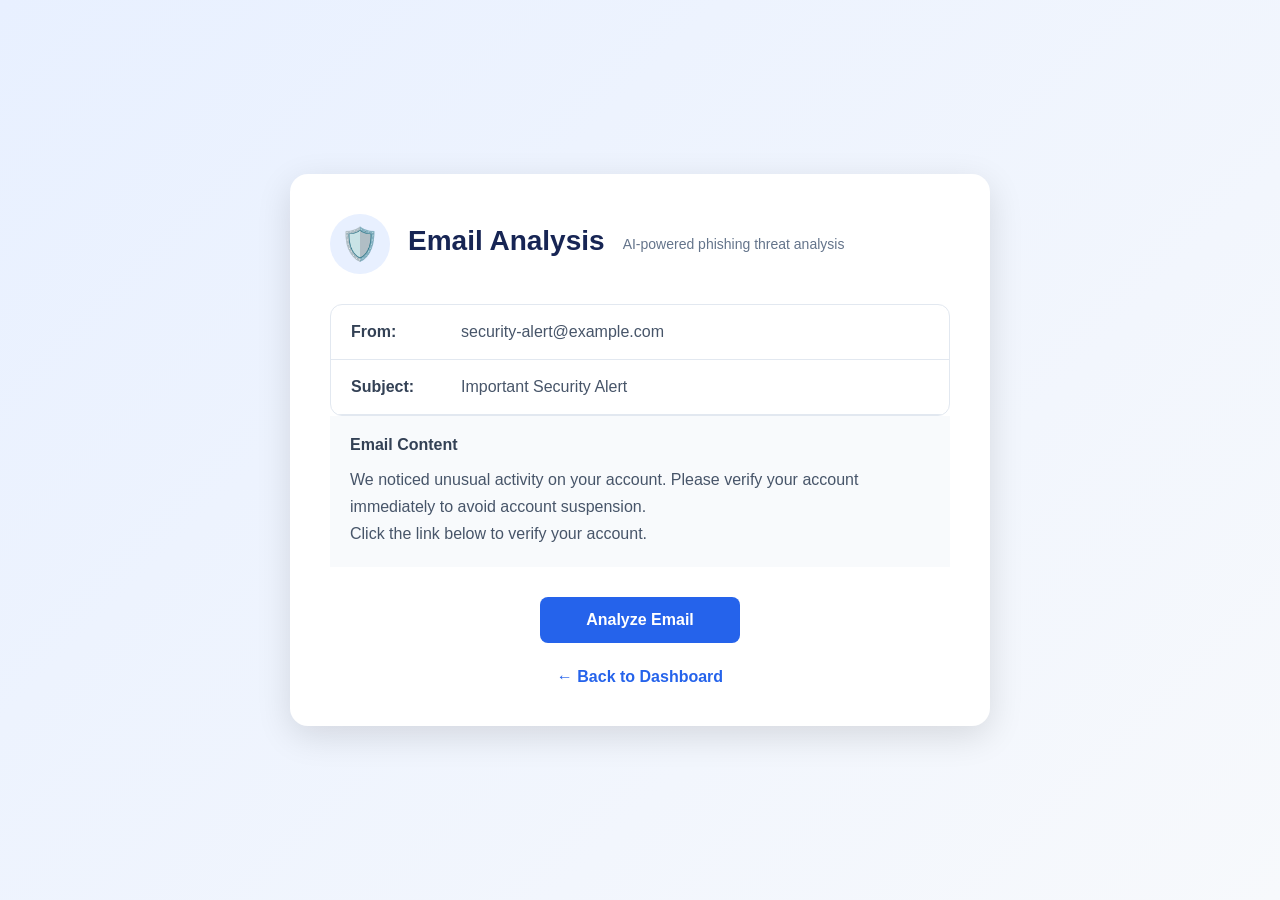
==== analysis.html @ 4a3b6685 "Add files via upload" ====
<!DOCTYPE html>
<html lang="en">
<head>
    <meta charset="UTF-8">
    <meta name="viewport" content="width=device-width, initial-scale=1.0">

    <title>Email Analysis - Phishing Detection</title>

    <link rel="stylesheet" href="style.css">
</head>

<body class="page-analysis">

    <div class="analysis-container">

        <div class="analysis-card">

            <div class="analysis-header">

                <div class="shield-icon">🛡️</div>

                <h1>Email Analysis</h1>

                <p>AI-powered phishing threat analysis</p>

            </div>


            <div class="email-details">

                <div class="detail-row">
                    <strong>From:</strong>
                    <span>security-alert@example.com</span>
                </div>

                <div class="detail-row">
                    <strong>Subject:</strong>
                    <span>Important Security Alert</span>
                </div>

            </div>


            <div class="content-box">

                <strong>Email Content</strong>

                <p>
                    We noticed unusual activity on your account.
                    Please verify your account immediately to avoid
                    account suspension.
                </p>

                <p>
                    Click the link below to verify your account.
                </p>

            </div>


            <div class="analysis-action">

                <button id="analyzeBtn" class="btn-primary">
                    Analyze Email
                </button>

                <p id="analyzingNote" hidden>
                    🔍 Analyzing email...
                </p>

            </div>


            <div class="back-section">

                <a href="dashboard.html">
                    ← Back to Dashboard
                </a>

            </div>

        </div>

    </div>


    <script src="script.js"></script>

</body>
</html>
---- style.css ----
* {
    margin: 0;
    padding: 0;
    box-sizing: border-box;
}

body {
    font-family: Arial, sans-serif;
    min-height: 100vh;
    background: linear-gradient(135deg, #e8f0ff, #f7f9fc);
}

.login-container {
    min-height: 100vh;
    display: flex;
    justify-content: center;
    align-items: center;
    padding: 20px;
}

.login-card {
    width: 100%;
    max-width: 500px;
    background: white;
    padding: 45px 40px;
    border-radius: 18px;
    text-align: center;
    box-shadow: 0 10px 35px rgba(0, 0, 0, 0.12);
}

.logo {
    font-size: 55px;
    margin-bottom: 20px;
}

.login-card h1 {
    font-size: 30px;
    line-height: 1.3;
    color: #172554;
    margin-bottom: 18px;
}

.description {
    font-size: 16px;
    line-height: 1.6;
    color: #64748b;
    margin-bottom: 30px;
}

.google-btn {
    width: 100%;
    padding: 14px 20px;
    border: 1px solid #d1d5db;
    border-radius: 8px;
    background: white;
    color: #1f2937;
    font-size: 16px;
    font-weight: 600;
    cursor: pointer;
    display: flex;
    justify-content: center;
    align-items: center;
    gap: 12px;
    transition: 0.2s;
}

.google-btn:hover {
    background: #f8fafc;
    box-shadow: 0 4px 12px rgba(0, 0, 0, 0.08);
}

.google-icon {
    font-size: 20px;
    font-weight: bold;
}

.security-note {
    margin-top: 25px;
    font-size: 14px;
    color: #64748b;
}

@media (max-width: 600px) {
    .login-card {
        padding: 35px 25px;
    }

    .login-card h1 {
        font-size: 24px;
    }
}
                     







/* =========================
   Dashboard Page
   ========================= */

.page-dashboard {
    background: #f4f7fb;
    color: #172033;
}

.dashboard-container {
    min-height: 100vh;
    padding: 30px 50px;
}

.dashboard-header {
    display: flex;
    justify-content: space-between;
    align-items: center;
    gap: 25px;
    background: white;
    padding: 25px 30px;
    border-radius: 16px;
    box-shadow: 0 5px 20px rgba(0, 0, 0, 0.08);
    margin-bottom: 30px;
}

.dashboard-header h1 {
    font-size: 30px;
    color: #172554;
    margin-bottom: 8px;
}

.dashboard-header p {
    color: #64748b;
    font-size: 15px;
}

.user-section {
    display: flex;
    align-items: center;
    gap: 15px;
}

#userLabel {
    font-weight: 600;
    color: #334155;
}

.logout-btn {
    padding: 10px 18px;
    border: none;
    border-radius: 8px;
    background: #e2e8f0;
    color: #334155;
    font-weight: 600;
    cursor: pointer;
}

.logout-btn:hover {
    background: #cbd5e1;
}

/* Email section */

.email-section {
    background: white;
    padding: 30px;
    border-radius: 16px;
    box-shadow: 0 5px 20px rgba(0, 0, 0, 0.08);
}

.section-header {
    display: flex;
    justify-content: space-between;
    align-items: center;
    margin-bottom: 20px;
}

.section-header h2 {
    font-size: 24px;
    color: #172554;
}

#emailCount {
    color: #64748b;
    font-size: 14px;
}

/* Individual email */

.email-row {
    display: flex;
    justify-content: space-between;
    align-items: center;
    gap: 20px;
    padding: 22px 10px;
    border-bottom: 1px solid #e2e8f0;
}

.email-row:last-child {
    border-bottom: none;
}

.email-row-main {
    flex: 1;
}

.email-sender {
    font-weight: 700;
    font-size: 16px;
    color: #172033;
    margin-bottom: 6px;
}

.email-subject {
    font-weight: 600;
    color: #334155;
    margin-bottom: 6px;
}

.email-preview {
    color: #64748b;
    font-size: 14px;
    line-height: 1.5;
}

.btn-primary {
    padding: 11px 20px;
    border: none;
    border-radius: 8px;
    background: #2563eb;
    color: white;
    font-weight: 600;
    cursor: pointer;
    white-space: nowrap;
}

.btn-primary:hover {
    background: #1d4ed8;
}

/* Mobile */

@media (max-width: 700px) {

    .dashboard-container {
        padding: 15px;
    }

    .dashboard-header {
        flex-direction: column;
        align-items: flex-start;
    }

    .email-row {
        flex-direction: column;
        align-items: flex-start;
    }

    .btn-primary {
        width: 100%;
    }
}












/* =========================
   Analysis Page
   ========================= */

.page-analysis {
    min-height: 100vh;
    background: linear-gradient(135deg, #e8f0ff, #f7f9fc);
}

.analysis-container {
    min-height: 100vh;
    display: flex;
    justify-content: center;
    align-items: center;
    padding: 30px 20px;
}

.analysis-card {
    width: 100%;
    max-width: 700px;
    background: white;
    padding: 40px;
    border-radius: 18px;
    box-shadow: 0 10px 35px rgba(0, 0, 0, 0.12);
}

.analysis-header {
    display: flex;
    align-items: center;
    gap: 18px;
    margin-bottom: 30px;
    text-align: left;
}

.shield-icon {
    width: 60px;
    height: 60px;
    display: flex;
    justify-content: center;
    align-items: center;
    background: #e8f0ff;
    border-radius: 50%;
    font-size: 32px;
}

.analysis-header h1 {
    color: #172554;
    font-size: 28px;
    margin-bottom: 6px;
}

.analysis-header p {
    color: #64748b;
    font-size: 14px;
}

/* Email details */

.email-details {
    border: 1px solid #e2e8f0;
    border-radius: 12px;
    overflow: hidden;
}

.detail-row {
    display: flex;
    align-items: center;
    gap: 20px;
    padding: 18px 20px;
    border-bottom: 1px solid #e2e8f0;
}

.detail-row strong {
    width: 90px;
    color: #334155;
}

.detail-row span {
    color: #475569;
    flex: 1;
}

.content-box {
    padding: 20px;
    background: #f8fafc;
}

.content-box strong {
    display: block;
    color: #334155;
    margin-bottom: 12px;
}

.content-box p {
    color: #475569;
    line-height: 1.7;
}

/* Analyze section */

.analysis-action {
    text-align: center;
    margin-top: 30px;
}

.analysis-action .btn-primary {
    min-width: 200px;
    font-size: 16px;
    padding: 14px 25px;
}

#analyzingNote {
    margin-top: 15px;
    color: #64748b;
    font-size: 14px;
}

/* Back button */

.back-section {
    text-align: center;
    margin-top: 25px;
}

.back-section a {
    color: #2563eb;
    text-decoration: none;
    font-weight: 600;
}

.back-section a:hover {
    text-decoration: underline;
}


/* Mobile */

@media (max-width: 600px) {

    .analysis-card {
        padding: 25px 20px;
    }

    .analysis-header {
        align-items: flex-start;
    }

    .analysis-header h1 {
        font-size: 24px;
    }

    .detail-row {
        flex-direction: column;
        align-items: flex-start;
        gap: 6px;
    }

    .detail-row strong {
        width: auto;
    }
}

















/* =========================
   Result Page
   ========================= */

.page-result {
    min-height: 100vh;
    background: linear-gradient(135deg, #e8f0ff, #f7f9fc);
}

.result-container {
    min-height: 100vh;
    display: flex;
    justify-content: center;
    align-items: center;
    padding: 30px 20px;
}

.result-card {
    width: 100%;
    max-width: 650px;
    background: white;
    padding: 45px;
    border-radius: 20px;
    text-align: center;
    box-shadow: 0 10px 35px rgba(0, 0, 0, 0.12);
}

.status-icon {
    width: 80px;
    height: 80px;
    margin: 0 auto 20px;

    display: flex;
    justify-content: center;
    align-items: center;

    border-radius: 50%;

    background: #dcfce7;
    color: #15803d;

    font-size: 42px;
    font-weight: bold;
}

.result-card h1 {
    font-size: 30px;
    color: #172554;
    margin-bottom: 10px;
}

#statusSub {
    color: #64748b;
    font-size: 15px;
    margin-bottom: 30px;
}

/* Result information */

.result-section {
    text-align: left;
    border: 1px solid #e2e8f0;
    border-radius: 12px;
    padding: 22px;
    margin-bottom: 25px;
}

.result-row {
    display: flex;
    justify-content: space-between;
    align-items: center;
    gap: 15px;
    margin-bottom: 18px;
}

.result-row:last-child {
    margin-bottom: 0;
}

.result-row strong {
    color: #334155;
}

#riskValue,
#confidenceValue {
    font-weight: 700;
    color: #2563eb;
}

/* Risk bar */

.risk-bar-container {
    width: 100%;
    height: 12px;
    background: #e2e8f0;
    border-radius: 20px;
    overflow: hidden;
    margin-bottom: 22px;
}

.risk-bar {
    width: 0%;
    height: 100%;
    background: #2563eb;
    border-radius: 20px;
    transition: width 1s ease;
}

/* Indicators */

.indicators-section {
    text-align: left;
    background: #f8fafc;
    padding: 22px;
    border-radius: 12px;
    margin-bottom: 25px;
}

.indicators-section h2 {
    font-size: 20px;
    color: #172554;
    margin-bottom: 15px;
}

#indicatorsList {
    padding-left: 20px;
}

#indicatorsList li {
    color: #475569;
    margin-bottom: 10px;
    line-height: 1.5;
}

/* Button */

.result-actions {
    text-align: center;
}

.result-actions .btn-primary {
    display: inline-block;
    text-decoration: none;
    padding: 13px 25px;
}

/* Mobile */

@media (max-width: 600px) {

    .result-card {
        padding: 30px 20px;
    }

    .result-card h1 {
        font-size: 25px;
    }

    .result-row {
        flex-direction: column;
        align-items: flex-start;
    }
}
/* User Profile */

.user-section {
    display: flex;
    align-items: center;
    gap: 20px;
}

.user-profile {
    display: flex;
    align-items: center;
    gap: 10px;
}

.profile-circle {
    width: 42px;
    height: 42px;
    border-radius: 50%;
    display: flex;
    align-items: center;
    justify-content: center;
    background: #2563eb;
    color: white;
    font-size: 18px;
    font-weight: bold;
}

.user-info {
    display: flex;
    flex-direction: column;
    line-height: 1.3;
}

.user-name {
    font-size: 14px;
    font-weight: 600;
}

.user-email {
    font-size: 12px;
    opacity: 0.75;
}

.verified {
    display: inline-flex;
    align-items: center;
    justify-content: center;
    width: 16px;
    height: 16px;
    margin-left: 4px;
    border-radius: 50%;
    background: #16a34a;
    color: white;
    font-size: 11px;
    font-weight: bold;
}
/* Dashboard Summary */

.dashboard-summary {
    display: grid;
    grid-template-columns: repeat(5, 1fr);
    gap: 15px;
    margin-bottom: 25px;
}

.summary-card {
    background: white;
    padding: 18px;
    border-radius: 12px;
    text-align: center;
    box-shadow: 0 4px 12px rgba(0, 0, 0, 0.08);
}

.summary-card h3 {
    margin: 0 0 8px;
    font-size: 14px;
    color: #555;
}

.summary-card p {
    margin: 0;
    font-size: 28px;
    font-weight: bold;
}
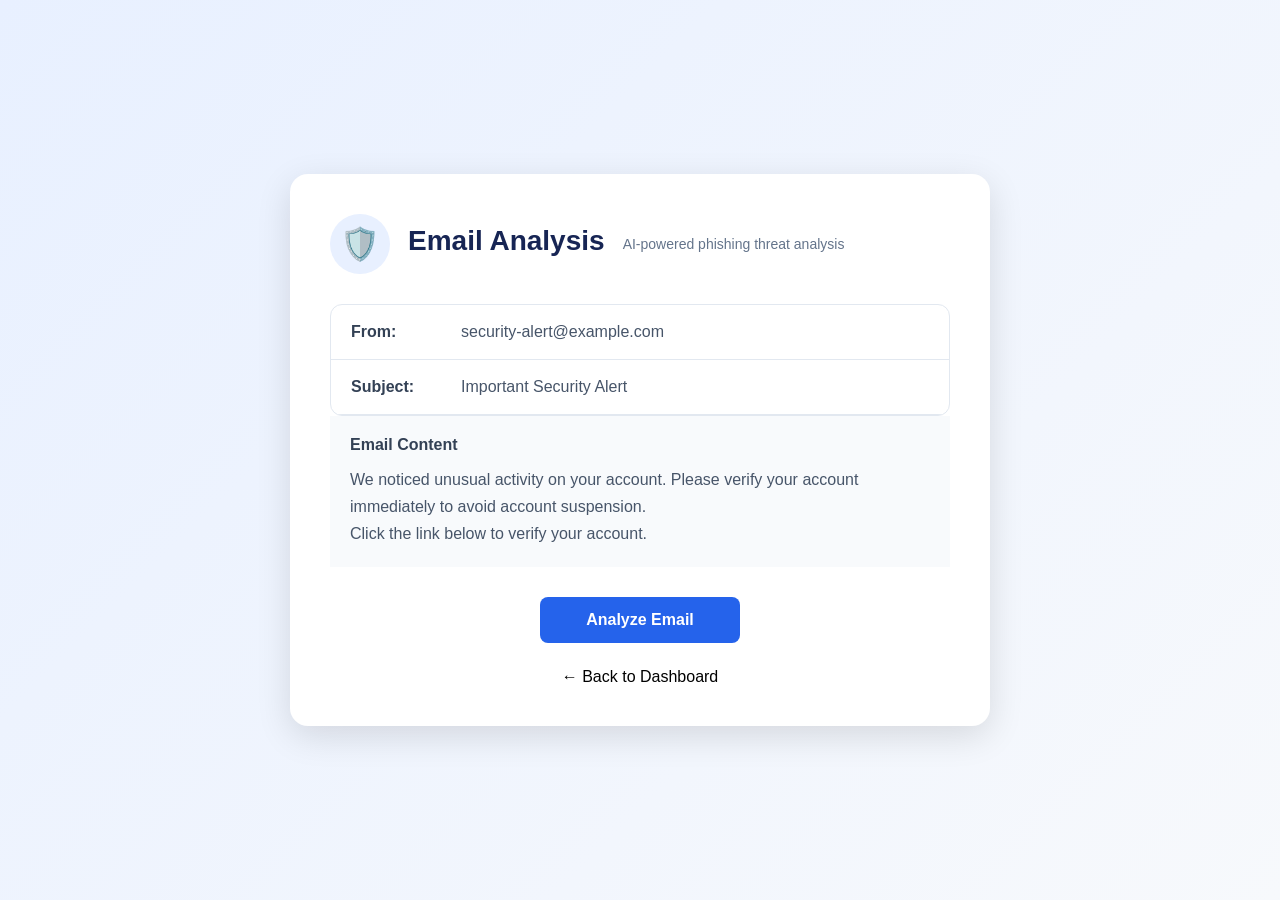
==== commit 6a946cd0: "Update Gmail phishing detection project" ====
--- a/analysis.html
+++ b/analysis.html
@@ -1,90 +1,90 @@
-<!DOCTYPE html>
-<html lang="en">
-<head>
-    <meta charset="UTF-8">
-    <meta name="viewport" content="width=device-width, initial-scale=1.0">
-
-    <title>Email Analysis - Phishing Detection</title>
-
-    <link rel="stylesheet" href="style.css">
-</head>
-
-<body class="page-analysis">
-
-    <div class="analysis-container">
-
-        <div class="analysis-card">
-
-            <div class="analysis-header">
-
-                <div class="shield-icon">🛡️</div>
-
-                <h1>Email Analysis</h1>
-
-                <p>AI-powered phishing threat analysis</p>
-
-            </div>
-
-
-            <div class="email-details">
-
-                <div class="detail-row">
-                    <strong>From:</strong>
-                    <span>security-alert@example.com</span>
-                </div>
-
-                <div class="detail-row">
-                    <strong>Subject:</strong>
-                    <span>Important Security Alert</span>
-                </div>
-
-            </div>
-
-
-            <div class="content-box">
-
-                <strong>Email Content</strong>
-
-                <p>
-                    We noticed unusual activity on your account.
-                    Please verify your account immediately to avoid
-                    account suspension.
-                </p>
-
-                <p>
-                    Click the link below to verify your account.
-                </p>
-
-            </div>
-
-
-            <div class="analysis-action">
-
-                <button id="analyzeBtn" class="btn-primary">
-                    Analyze Email
-                </button>
-
-                <p id="analyzingNote" hidden>
-                    🔍 Analyzing email...
-                </p>
-
-            </div>
-
-
-            <div class="back-section">
-
-                <a href="dashboard.html">
-                    ← Back to Dashboard
-                </a>
-
-            </div>
-
-        </div>
-
-    </div>
-
-
-    <script src="script.js"></script>
-
-</body>
+<!DOCTYPE html>
+<html lang="en">
+<head>
+    <meta charset="UTF-8">
+    <meta name="viewport" content="width=device-width, initial-scale=1.0">
+
+    <title>Email Analysis - Phishing Detection</title>
+
+    <link rel="stylesheet" href="style.css">
+</head>
+
+<body class="page-analysis">
+
+    <div class="analysis-container">
+
+        <div class="analysis-card">
+
+            <div class="analysis-header">
+
+                <div class="shield-icon">🛡️</div>
+
+                <h1>Email Analysis</h1>
+
+                <p>AI-powered phishing threat analysis</p>
+
+            </div>
+
+
+            <div class="email-details">
+
+                <div class="detail-row">
+                    <strong>From:</strong>
+                    <span>security-alert@example.com</span>
+                </div>
+
+                <div class="detail-row">
+                    <strong>Subject:</strong>
+                    <span>Important Security Alert</span>
+                </div>
+
+            </div>
+
+
+            <div class="content-box">
+
+                <strong>Email Content</strong>
+
+                <p>
+                    We noticed unusual activity on your account.
+                    Please verify your account immediately to avoid
+                    account suspension.
+                </p>
+
+                <p>
+                    Click the link below to verify your account.
+                </p>
+
+            </div>
+
+
+            <div class="analysis-action">
+
+                <button id="analyzeBtn" class="btn-primary">
+                    Analyze Email
+                </button>
+
+                <p id="analyzingNote" hidden>
+                    🔍 Analyzing email...
+                </p>
+
+            </div>
+
+
+            <div class="back-section">
+
+                <a href="/dashboard"></a>
+                    ← Back to Dashboard
+                </a>
+
+            </div>
+
+        </div>
+
+    </div>
+
+
+    <script src="script.js"></script>
+
+</body>
 </html>
--- a/style.css
+++ b/style.css
@@ -1,699 +1,699 @@
-* {
-    margin: 0;
-    padding: 0;
-    box-sizing: border-box;
-}
-
-body {
-    font-family: Arial, sans-serif;
-    min-height: 100vh;
-    background: linear-gradient(135deg, #e8f0ff, #f7f9fc);
-}
-
-.login-container {
-    min-height: 100vh;
-    display: flex;
-    justify-content: center;
-    align-items: center;
-    padding: 20px;
-}
-
-.login-card {
-    width: 100%;
-    max-width: 500px;
-    background: white;
-    padding: 45px 40px;
-    border-radius: 18px;
-    text-align: center;
-    box-shadow: 0 10px 35px rgba(0, 0, 0, 0.12);
-}
-
-.logo {
-    font-size: 55px;
-    margin-bottom: 20px;
-}
-
-.login-card h1 {
-    font-size: 30px;
-    line-height: 1.3;
-    color: #172554;
-    margin-bottom: 18px;
-}
-
-.description {
-    font-size: 16px;
-    line-height: 1.6;
-    color: #64748b;
-    margin-bottom: 30px;
-}
-
-.google-btn {
-    width: 100%;
-    padding: 14px 20px;
-    border: 1px solid #d1d5db;
-    border-radius: 8px;
-    background: white;
-    color: #1f2937;
-    font-size: 16px;
-    font-weight: 600;
-    cursor: pointer;
-    display: flex;
-    justify-content: center;
-    align-items: center;
-    gap: 12px;
-    transition: 0.2s;
-}
-
-.google-btn:hover {
-    background: #f8fafc;
-    box-shadow: 0 4px 12px rgba(0, 0, 0, 0.08);
-}
-
-.google-icon {
-    font-size: 20px;
-    font-weight: bold;
-}
-
-.security-note {
-    margin-top: 25px;
-    font-size: 14px;
-    color: #64748b;
-}
-
-@media (max-width: 600px) {
-    .login-card {
-        padding: 35px 25px;
-    }
-
-    .login-card h1 {
-        font-size: 24px;
-    }
-}
-                     
-
-
-
-
-
-
-
-/* =========================
-   Dashboard Page
-   ========================= */
-
-.page-dashboard {
-    background: #f4f7fb;
-    color: #172033;
-}
-
-.dashboard-container {
-    min-height: 100vh;
-    padding: 30px 50px;
-}
-
-.dashboard-header {
-    display: flex;
-    justify-content: space-between;
-    align-items: center;
-    gap: 25px;
-    background: white;
-    padding: 25px 30px;
-    border-radius: 16px;
-    box-shadow: 0 5px 20px rgba(0, 0, 0, 0.08);
-    margin-bottom: 30px;
-}
-
-.dashboard-header h1 {
-    font-size: 30px;
-    color: #172554;
-    margin-bottom: 8px;
-}
-
-.dashboard-header p {
-    color: #64748b;
-    font-size: 15px;
-}
-
-.user-section {
-    display: flex;
-    align-items: center;
-    gap: 15px;
-}
-
-#userLabel {
-    font-weight: 600;
-    color: #334155;
-}
-
-.logout-btn {
-    padding: 10px 18px;
-    border: none;
-    border-radius: 8px;
-    background: #e2e8f0;
-    color: #334155;
-    font-weight: 600;
-    cursor: pointer;
-}
-
-.logout-btn:hover {
-    background: #cbd5e1;
-}
-
-/* Email section */
-
-.email-section {
-    background: white;
-    padding: 30px;
-    border-radius: 16px;
-    box-shadow: 0 5px 20px rgba(0, 0, 0, 0.08);
-}
-
-.section-header {
-    display: flex;
-    justify-content: space-between;
-    align-items: center;
-    margin-bottom: 20px;
-}
-
-.section-header h2 {
-    font-size: 24px;
-    color: #172554;
-}
-
-#emailCount {
-    color: #64748b;
-    font-size: 14px;
-}
-
-/* Individual email */
-
-.email-row {
-    display: flex;
-    justify-content: space-between;
-    align-items: center;
-    gap: 20px;
-    padding: 22px 10px;
-    border-bottom: 1px solid #e2e8f0;
-}
-
-.email-row:last-child {
-    border-bottom: none;
-}
-
-.email-row-main {
-    flex: 1;
-}
-
-.email-sender {
-    font-weight: 700;
-    font-size: 16px;
-    color: #172033;
-    margin-bottom: 6px;
-}
-
-.email-subject {
-    font-weight: 600;
-    color: #334155;
-    margin-bottom: 6px;
-}
-
-.email-preview {
-    color: #64748b;
-    font-size: 14px;
-    line-height: 1.5;
-}
-
-.btn-primary {
-    padding: 11px 20px;
-    border: none;
-    border-radius: 8px;
-    background: #2563eb;
-    color: white;
-    font-weight: 600;
-    cursor: pointer;
-    white-space: nowrap;
-}
-
-.btn-primary:hover {
-    background: #1d4ed8;
-}
-
-/* Mobile */
-
-@media (max-width: 700px) {
-
-    .dashboard-container {
-        padding: 15px;
-    }
-
-    .dashboard-header {
-        flex-direction: column;
-        align-items: flex-start;
-    }
-
-    .email-row {
-        flex-direction: column;
-        align-items: flex-start;
-    }
-
-    .btn-primary {
-        width: 100%;
-    }
-}
-
-
-
-
-
-
-
-
-
-
-
-
-/* =========================
-   Analysis Page
-   ========================= */
-
-.page-analysis {
-    min-height: 100vh;
-    background: linear-gradient(135deg, #e8f0ff, #f7f9fc);
-}
-
-.analysis-container {
-    min-height: 100vh;
-    display: flex;
-    justify-content: center;
-    align-items: center;
-    padding: 30px 20px;
-}
-
-.analysis-card {
-    width: 100%;
-    max-width: 700px;
-    background: white;
-    padding: 40px;
-    border-radius: 18px;
-    box-shadow: 0 10px 35px rgba(0, 0, 0, 0.12);
-}
-
-.analysis-header {
-    display: flex;
-    align-items: center;
-    gap: 18px;
-    margin-bottom: 30px;
-    text-align: left;
-}
-
-.shield-icon {
-    width: 60px;
-    height: 60px;
-    display: flex;
-    justify-content: center;
-    align-items: center;
-    background: #e8f0ff;
-    border-radius: 50%;
-    font-size: 32px;
-}
-
-.analysis-header h1 {
-    color: #172554;
-    font-size: 28px;
-    margin-bottom: 6px;
-}
-
-.analysis-header p {
-    color: #64748b;
-    font-size: 14px;
-}
-
-/* Email details */
-
-.email-details {
-    border: 1px solid #e2e8f0;
-    border-radius: 12px;
-    overflow: hidden;
-}
-
-.detail-row {
-    display: flex;
-    align-items: center;
-    gap: 20px;
-    padding: 18px 20px;
-    border-bottom: 1px solid #e2e8f0;
-}
-
-.detail-row strong {
-    width: 90px;
-    color: #334155;
-}
-
-.detail-row span {
-    color: #475569;
-    flex: 1;
-}
-
-.content-box {
-    padding: 20px;
-    background: #f8fafc;
-}
-
-.content-box strong {
-    display: block;
-    color: #334155;
-    margin-bottom: 12px;
-}
-
-.content-box p {
-    color: #475569;
-    line-height: 1.7;
-}
-
-/* Analyze section */
-
-.analysis-action {
-    text-align: center;
-    margin-top: 30px;
-}
-
-.analysis-action .btn-primary {
-    min-width: 200px;
-    font-size: 16px;
-    padding: 14px 25px;
-}
-
-#analyzingNote {
-    margin-top: 15px;
-    color: #64748b;
-    font-size: 14px;
-}
-
-/* Back button */
-
-.back-section {
-    text-align: center;
-    margin-top: 25px;
-}
-
-.back-section a {
-    color: #2563eb;
-    text-decoration: none;
-    font-weight: 600;
-}
-
-.back-section a:hover {
-    text-decoration: underline;
-}
-
-
-/* Mobile */
-
-@media (max-width: 600px) {
-
-    .analysis-card {
-        padding: 25px 20px;
-    }
-
-    .analysis-header {
-        align-items: flex-start;
-    }
-
-    .analysis-header h1 {
-        font-size: 24px;
-    }
-
-    .detail-row {
-        flex-direction: column;
-        align-items: flex-start;
-        gap: 6px;
-    }
-
-    .detail-row strong {
-        width: auto;
-    }
-}
-
-
-
-
-
-
-
-
-
-
-
-
-
-
-
-
-
-/* =========================
-   Result Page
-   ========================= */
-
-.page-result {
-    min-height: 100vh;
-    background: linear-gradient(135deg, #e8f0ff, #f7f9fc);
-}
-
-.result-container {
-    min-height: 100vh;
-    display: flex;
-    justify-content: center;
-    align-items: center;
-    padding: 30px 20px;
-}
-
-.result-card {
-    width: 100%;
-    max-width: 650px;
-    background: white;
-    padding: 45px;
-    border-radius: 20px;
-    text-align: center;
-    box-shadow: 0 10px 35px rgba(0, 0, 0, 0.12);
-}
-
-.status-icon {
-    width: 80px;
-    height: 80px;
-    margin: 0 auto 20px;
-
-    display: flex;
-    justify-content: center;
-    align-items: center;
-
-    border-radius: 50%;
-
-    background: #dcfce7;
-    color: #15803d;
-
-    font-size: 42px;
-    font-weight: bold;
-}
-
-.result-card h1 {
-    font-size: 30px;
-    color: #172554;
-    margin-bottom: 10px;
-}
-
-#statusSub {
-    color: #64748b;
-    font-size: 15px;
-    margin-bottom: 30px;
-}
-
-/* Result information */
-
-.result-section {
-    text-align: left;
-    border: 1px solid #e2e8f0;
-    border-radius: 12px;
-    padding: 22px;
-    margin-bottom: 25px;
-}
-
-.result-row {
-    display: flex;
-    justify-content: space-between;
-    align-items: center;
-    gap: 15px;
-    margin-bottom: 18px;
-}
-
-.result-row:last-child {
-    margin-bottom: 0;
-}
-
-.result-row strong {
-    color: #334155;
-}
-
-#riskValue,
-#confidenceValue {
-    font-weight: 700;
-    color: #2563eb;
-}
-
-/* Risk bar */
-
-.risk-bar-container {
-    width: 100%;
-    height: 12px;
-    background: #e2e8f0;
-    border-radius: 20px;
-    overflow: hidden;
-    margin-bottom: 22px;
-}
-
-.risk-bar {
-    width: 0%;
-    height: 100%;
-    background: #2563eb;
-    border-radius: 20px;
-    transition: width 1s ease;
-}
-
-/* Indicators */
-
-.indicators-section {
-    text-align: left;
-    background: #f8fafc;
-    padding: 22px;
-    border-radius: 12px;
-    margin-bottom: 25px;
-}
-
-.indicators-section h2 {
-    font-size: 20px;
-    color: #172554;
-    margin-bottom: 15px;
-}
-
-#indicatorsList {
-    padding-left: 20px;
-}
-
-#indicatorsList li {
-    color: #475569;
-    margin-bottom: 10px;
-    line-height: 1.5;
-}
-
-/* Button */
-
-.result-actions {
-    text-align: center;
-}
-
-.result-actions .btn-primary {
-    display: inline-block;
-    text-decoration: none;
-    padding: 13px 25px;
-}
-
-/* Mobile */
-
-@media (max-width: 600px) {
-
-    .result-card {
-        padding: 30px 20px;
-    }
-
-    .result-card h1 {
-        font-size: 25px;
-    }
-
-    .result-row {
-        flex-direction: column;
-        align-items: flex-start;
-    }
-}
-/* User Profile */
-
-.user-section {
-    display: flex;
-    align-items: center;
-    gap: 20px;
-}
-
-.user-profile {
-    display: flex;
-    align-items: center;
-    gap: 10px;
-}
-
-.profile-circle {
-    width: 42px;
-    height: 42px;
-    border-radius: 50%;
-    display: flex;
-    align-items: center;
-    justify-content: center;
-    background: #2563eb;
-    color: white;
-    font-size: 18px;
-    font-weight: bold;
-}
-
-.user-info {
-    display: flex;
-    flex-direction: column;
-    line-height: 1.3;
-}
-
-.user-name {
-    font-size: 14px;
-    font-weight: 600;
-}
-
-.user-email {
-    font-size: 12px;
-    opacity: 0.75;
-}
-
-.verified {
-    display: inline-flex;
-    align-items: center;
-    justify-content: center;
-    width: 16px;
-    height: 16px;
-    margin-left: 4px;
-    border-radius: 50%;
-    background: #16a34a;
-    color: white;
-    font-size: 11px;
-    font-weight: bold;
-}
-/* Dashboard Summary */
-
-.dashboard-summary {
-    display: grid;
-    grid-template-columns: repeat(5, 1fr);
-    gap: 15px;
-    margin-bottom: 25px;
-}
-
-.summary-card {
-    background: white;
-    padding: 18px;
-    border-radius: 12px;
-    text-align: center;
-    box-shadow: 0 4px 12px rgba(0, 0, 0, 0.08);
-}
-
-.summary-card h3 {
-    margin: 0 0 8px;
-    font-size: 14px;
-    color: #555;
-}
-
-.summary-card p {
-    margin: 0;
-    font-size: 28px;
-    font-weight: bold;
+* {
+    margin: 0;
+    padding: 0;
+    box-sizing: border-box;
+}
+
+body {
+    font-family: Arial, sans-serif;
+    min-height: 100vh;
+    background: linear-gradient(135deg, #e8f0ff, #f7f9fc);
+}
+
+.login-container {
+    min-height: 100vh;
+    display: flex;
+    justify-content: center;
+    align-items: center;
+    padding: 20px;
+}
+
+.login-card {
+    width: 100%;
+    max-width: 500px;
+    background: white;
+    padding: 45px 40px;
+    border-radius: 18px;
+    text-align: center;
+    box-shadow: 0 10px 35px rgba(0, 0, 0, 0.12);
+}
+
+.logo {
+    font-size: 55px;
+    margin-bottom: 20px;
+}
+
+.login-card h1 {
+    font-size: 30px;
+    line-height: 1.3;
+    color: #172554;
+    margin-bottom: 18px;
+}
+
+.description {
+    font-size: 16px;
+    line-height: 1.6;
+    color: #64748b;
+    margin-bottom: 30px;
+}
+
+.google-btn {
+    width: 100%;
+    padding: 14px 20px;
+    border: 1px solid #d1d5db;
+    border-radius: 8px;
+    background: white;
+    color: #1f2937;
+    font-size: 16px;
+    font-weight: 600;
+    cursor: pointer;
+    display: flex;
+    justify-content: center;
+    align-items: center;
+    gap: 12px;
+    transition: 0.2s;
+}
+
+.google-btn:hover {
+    background: #f8fafc;
+    box-shadow: 0 4px 12px rgba(0, 0, 0, 0.08);
+}
+
+.google-icon {
+    font-size: 20px;
+    font-weight: bold;
+}
+
+.security-note {
+    margin-top: 25px;
+    font-size: 14px;
+    color: #64748b;
+}
+
+@media (max-width: 600px) {
+    .login-card {
+        padding: 35px 25px;
+    }
+
+    .login-card h1 {
+        font-size: 24px;
+    }
+}
+                     
+
+
+
+
+
+
+
+/* =========================
+   Dashboard Page
+   ========================= */
+
+.page-dashboard {
+    background: #f4f7fb;
+    color: #172033;
+}
+
+.dashboard-container {
+    min-height: 100vh;
+    padding: 30px 50px;
+}
+
+.dashboard-header {
+    display: flex;
+    justify-content: space-between;
+    align-items: center;
+    gap: 25px;
+    background: white;
+    padding: 25px 30px;
+    border-radius: 16px;
+    box-shadow: 0 5px 20px rgba(0, 0, 0, 0.08);
+    margin-bottom: 30px;
+}
+
+.dashboard-header h1 {
+    font-size: 30px;
+    color: #172554;
+    margin-bottom: 8px;
+}
+
+.dashboard-header p {
+    color: #64748b;
+    font-size: 15px;
+}
+
+.user-section {
+    display: flex;
+    align-items: center;
+    gap: 15px;
+}
+
+#userLabel {
+    font-weight: 600;
+    color: #334155;
+}
+
+.logout-btn {
+    padding: 10px 18px;
+    border: none;
+    border-radius: 8px;
+    background: #e2e8f0;
+    color: #334155;
+    font-weight: 600;
+    cursor: pointer;
+}
+
+.logout-btn:hover {
+    background: #cbd5e1;
+}
+
+/* Email section */
+
+.email-section {
+    background: white;
+    padding: 30px;
+    border-radius: 16px;
+    box-shadow: 0 5px 20px rgba(0, 0, 0, 0.08);
+}
+
+.section-header {
+    display: flex;
+    justify-content: space-between;
+    align-items: center;
+    margin-bottom: 20px;
+}
+
+.section-header h2 {
+    font-size: 24px;
+    color: #172554;
+}
+
+#emailCount {
+    color: #64748b;
+    font-size: 14px;
+}
+
+/* Individual email */
+
+.email-row {
+    display: flex;
+    justify-content: space-between;
+    align-items: center;
+    gap: 20px;
+    padding: 22px 10px;
+    border-bottom: 1px solid #e2e8f0;
+}
+
+.email-row:last-child {
+    border-bottom: none;
+}
+
+.email-row-main {
+    flex: 1;
+}
+
+.email-sender {
+    font-weight: 700;
+    font-size: 16px;
+    color: #172033;
+    margin-bottom: 6px;
+}
+
+.email-subject {
+    font-weight: 600;
+    color: #334155;
+    margin-bottom: 6px;
+}
+
+.email-preview {
+    color: #64748b;
+    font-size: 14px;
+    line-height: 1.5;
+}
+
+.btn-primary {
+    padding: 11px 20px;
+    border: none;
+    border-radius: 8px;
+    background: #2563eb;
+    color: white;
+    font-weight: 600;
+    cursor: pointer;
+    white-space: nowrap;
+}
+
+.btn-primary:hover {
+    background: #1d4ed8;
+}
+
+/* Mobile */
+
+@media (max-width: 700px) {
+
+    .dashboard-container {
+        padding: 15px;
+    }
+
+    .dashboard-header {
+        flex-direction: column;
+        align-items: flex-start;
+    }
+
+    .email-row {
+        flex-direction: column;
+        align-items: flex-start;
+    }
+
+    .btn-primary {
+        width: 100%;
+    }
+}
+
+
+
+
+
+
+
+
+
+
+
+
+/* =========================
+   Analysis Page
+   ========================= */
+
+.page-analysis {
+    min-height: 100vh;
+    background: linear-gradient(135deg, #e8f0ff, #f7f9fc);
+}
+
+.analysis-container {
+    min-height: 100vh;
+    display: flex;
+    justify-content: center;
+    align-items: center;
+    padding: 30px 20px;
+}
+
+.analysis-card {
+    width: 100%;
+    max-width: 700px;
+    background: white;
+    padding: 40px;
+    border-radius: 18px;
+    box-shadow: 0 10px 35px rgba(0, 0, 0, 0.12);
+}
+
+.analysis-header {
+    display: flex;
+    align-items: center;
+    gap: 18px;
+    margin-bottom: 30px;
+    text-align: left;
+}
+
+.shield-icon {
+    width: 60px;
+    height: 60px;
+    display: flex;
+    justify-content: center;
+    align-items: center;
+    background: #e8f0ff;
+    border-radius: 50%;
+    font-size: 32px;
+}
+
+.analysis-header h1 {
+    color: #172554;
+    font-size: 28px;
+    margin-bottom: 6px;
+}
+
+.analysis-header p {
+    color: #64748b;
+    font-size: 14px;
+}
+
+/* Email details */
+
+.email-details {
+    border: 1px solid #e2e8f0;
+    border-radius: 12px;
+    overflow: hidden;
+}
+
+.detail-row {
+    display: flex;
+    align-items: center;
+    gap: 20px;
+    padding: 18px 20px;
+    border-bottom: 1px solid #e2e8f0;
+}
+
+.detail-row strong {
+    width: 90px;
+    color: #334155;
+}
+
+.detail-row span {
+    color: #475569;
+    flex: 1;
+}
+
+.content-box {
+    padding: 20px;
+    background: #f8fafc;
+}
+
+.content-box strong {
+    display: block;
+    color: #334155;
+    margin-bottom: 12px;
+}
+
+.content-box p {
+    color: #475569;
+    line-height: 1.7;
+}
+
+/* Analyze section */
+
+.analysis-action {
+    text-align: center;
+    margin-top: 30px;
+}
+
+.analysis-action .btn-primary {
+    min-width: 200px;
+    font-size: 16px;
+    padding: 14px 25px;
+}
+
+#analyzingNote {
+    margin-top: 15px;
+    color: #64748b;
+    font-size: 14px;
+}
+
+/* Back button */
+
+.back-section {
+    text-align: center;
+    margin-top: 25px;
+}
+
+.back-section a {
+    color: #2563eb;
+    text-decoration: none;
+    font-weight: 600;
+}
+
+.back-section a:hover {
+    text-decoration: underline;
+}
+
+
+/* Mobile */
+
+@media (max-width: 600px) {
+
+    .analysis-card {
+        padding: 25px 20px;
+    }
+
+    .analysis-header {
+        align-items: flex-start;
+    }
+
+    .analysis-header h1 {
+        font-size: 24px;
+    }
+
+    .detail-row {
+        flex-direction: column;
+        align-items: flex-start;
+        gap: 6px;
+    }
+
+    .detail-row strong {
+        width: auto;
+    }
+}
+
+
+
+
+
+
+
+
+
+
+
+
+
+
+
+
+
+/* =========================
+   Result Page
+   ========================= */
+
+.page-result {
+    min-height: 100vh;
+    background: linear-gradient(135deg, #e8f0ff, #f7f9fc);
+}
+
+.result-container {
+    min-height: 100vh;
+    display: flex;
+    justify-content: center;
+    align-items: center;
+    padding: 30px 20px;
+}
+
+.result-card {
+    width: 100%;
+    max-width: 650px;
+    background: white;
+    padding: 45px;
+    border-radius: 20px;
+    text-align: center;
+    box-shadow: 0 10px 35px rgba(0, 0, 0, 0.12);
+}
+
+.status-icon {
+    width: 80px;
+    height: 80px;
+    margin: 0 auto 20px;
+
+    display: flex;
+    justify-content: center;
+    align-items: center;
+
+    border-radius: 50%;
+
+    background: #dcfce7;
+    color: #15803d;
+
+    font-size: 42px;
+    font-weight: bold;
+}
+
+.result-card h1 {
+    font-size: 30px;
+    color: #172554;
+    margin-bottom: 10px;
+}
+
+#statusSub {
+    color: #64748b;
+    font-size: 15px;
+    margin-bottom: 30px;
+}
+
+/* Result information */
+
+.result-section {
+    text-align: left;
+    border: 1px solid #e2e8f0;
+    border-radius: 12px;
+    padding: 22px;
+    margin-bottom: 25px;
+}
+
+.result-row {
+    display: flex;
+    justify-content: space-between;
+    align-items: center;
+    gap: 15px;
+    margin-bottom: 18px;
+}
+
+.result-row:last-child {
+    margin-bottom: 0;
+}
+
+.result-row strong {
+    color: #334155;
+}
+
+#riskValue,
+#confidenceValue {
+    font-weight: 700;
+    color: #2563eb;
+}
+
+/* Risk bar */
+
+.risk-bar-container {
+    width: 100%;
+    height: 12px;
+    background: #e2e8f0;
+    border-radius: 20px;
+    overflow: hidden;
+    margin-bottom: 22px;
+}
+
+.risk-bar {
+    width: 0%;
+    height: 100%;
+    background: #2563eb;
+    border-radius: 20px;
+    transition: width 1s ease;
+}
+
+/* Indicators */
+
+.indicators-section {
+    text-align: left;
+    background: #f8fafc;
+    padding: 22px;
+    border-radius: 12px;
+    margin-bottom: 25px;
+}
+
+.indicators-section h2 {
+    font-size: 20px;
+    color: #172554;
+    margin-bottom: 15px;
+}
+
+#indicatorsList {
+    padding-left: 20px;
+}
+
+#indicatorsList li {
+    color: #475569;
+    margin-bottom: 10px;
+    line-height: 1.5;
+}
+
+/* Button */
+
+.result-actions {
+    text-align: center;
+}
+
+.result-actions .btn-primary {
+    display: inline-block;
+    text-decoration: none;
+    padding: 13px 25px;
+}
+
+/* Mobile */
+
+@media (max-width: 600px) {
+
+    .result-card {
+        padding: 30px 20px;
+    }
+
+    .result-card h1 {
+        font-size: 25px;
+    }
+
+    .result-row {
+        flex-direction: column;
+        align-items: flex-start;
+    }
+}
+/* User Profile */
+
+.user-section {
+    display: flex;
+    align-items: center;
+    gap: 20px;
+}
+
+.user-profile {
+    display: flex;
+    align-items: center;
+    gap: 10px;
+}
+
+.profile-circle {
+    width: 42px;
+    height: 42px;
+    border-radius: 50%;
+    display: flex;
+    align-items: center;
+    justify-content: center;
+    background: #2563eb;
+    color: white;
+    font-size: 18px;
+    font-weight: bold;
+}
+
+.user-info {
+    display: flex;
+    flex-direction: column;
+    line-height: 1.3;
+}
+
+.user-name {
+    font-size: 14px;
+    font-weight: 600;
+}
+
+.user-email {
+    font-size: 12px;
+    opacity: 0.75;
+}
+
+.verified {
+    display: inline-flex;
+    align-items: center;
+    justify-content: center;
+    width: 16px;
+    height: 16px;
+    margin-left: 4px;
+    border-radius: 50%;
+    background: #16a34a;
+    color: white;
+    font-size: 11px;
+    font-weight: bold;
+}
+/* Dashboard Summary */
+
+.dashboard-summary {
+    display: grid;
+    grid-template-columns: repeat(5, 1fr);
+    gap: 15px;
+    margin-bottom: 25px;
+}
+
+.summary-card {
+    background: white;
+    padding: 18px;
+    border-radius: 12px;
+    text-align: center;
+    box-shadow: 0 4px 12px rgba(0, 0, 0, 0.08);
+}
+
+.summary-card h3 {
+    margin: 0 0 8px;
+    font-size: 14px;
+    color: #555;
+}
+
+.summary-card p {
+    margin: 0;
+    font-size: 28px;
+    font-weight: bold;
 }
